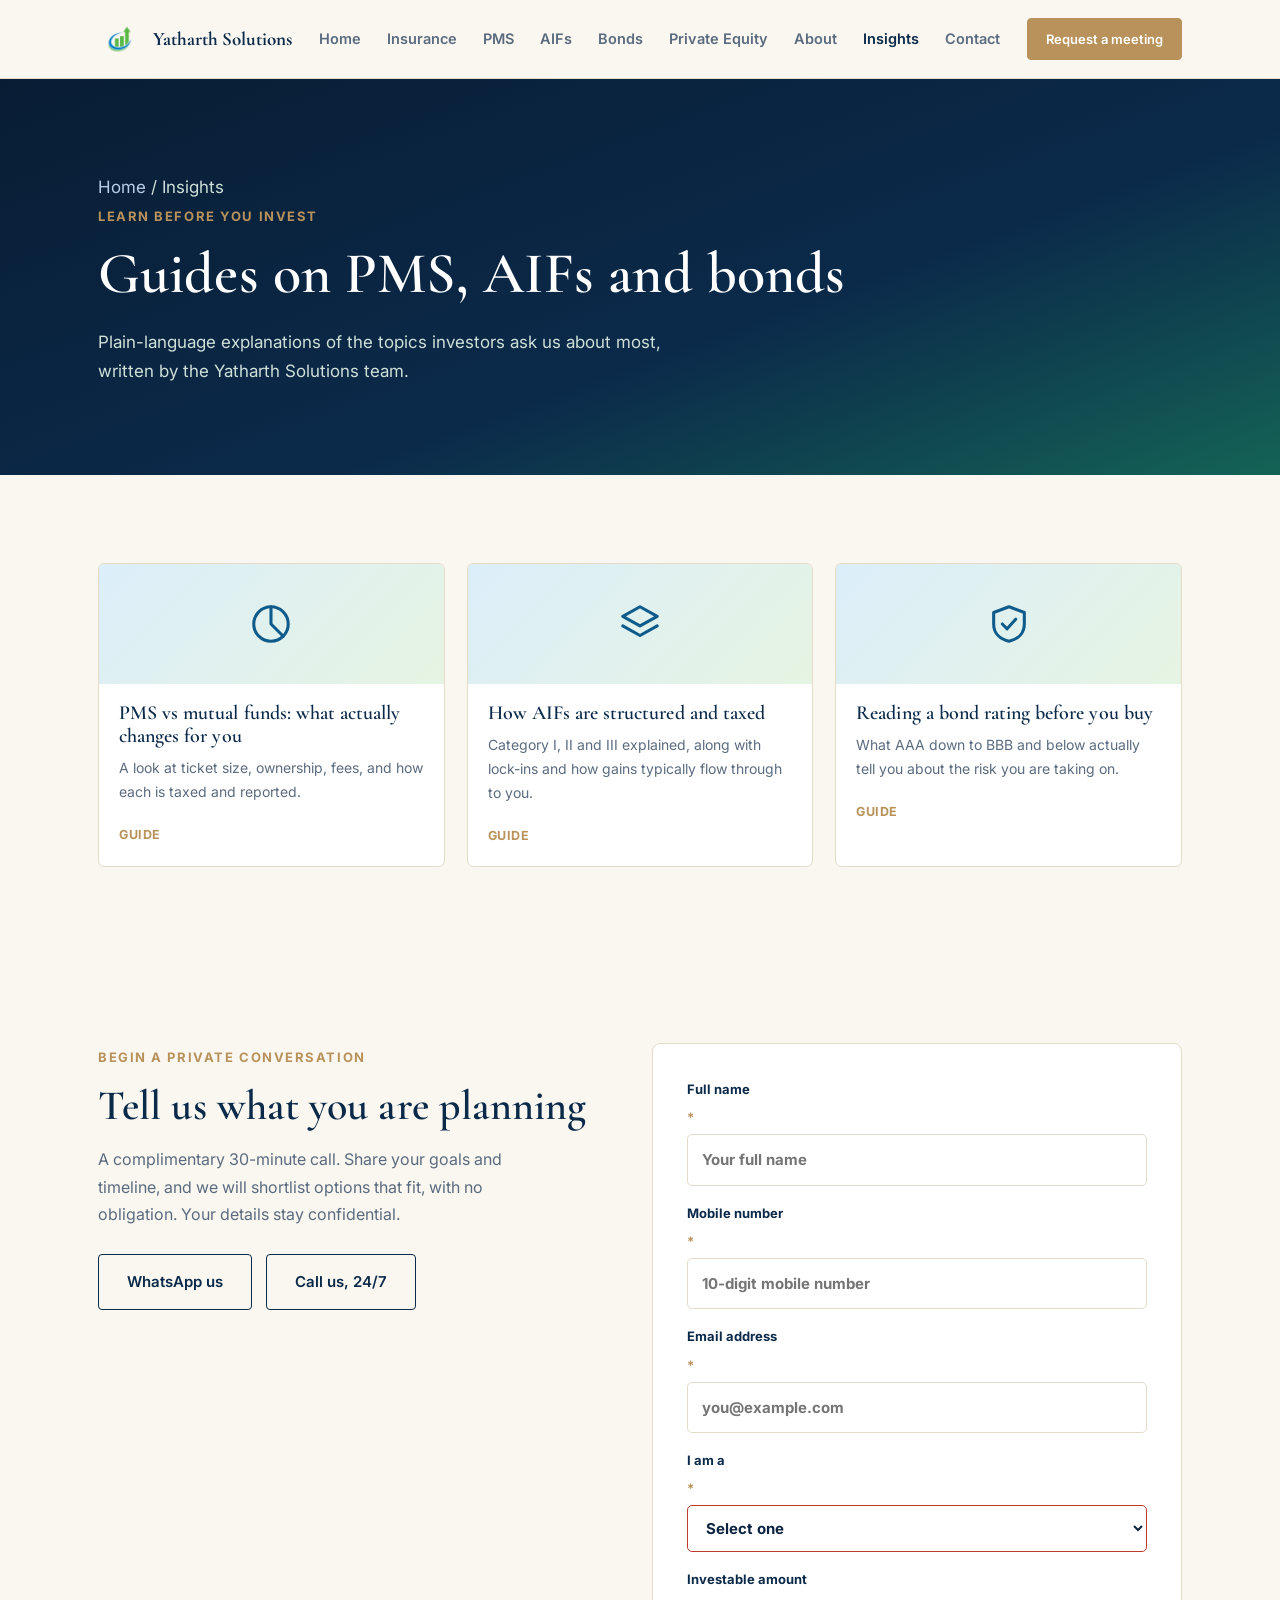
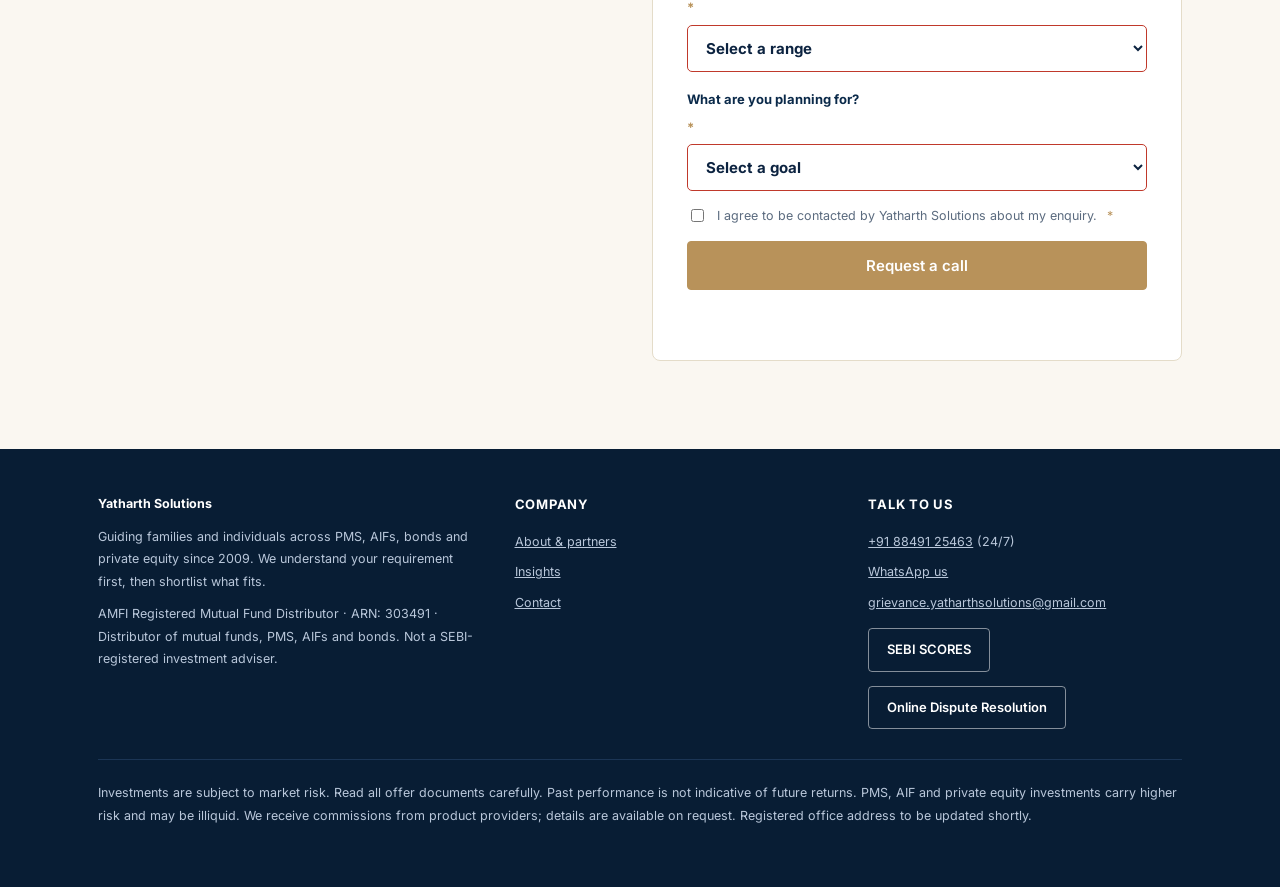
==== index.html @ bcfd6777 "Add files via upload" ====
<!DOCTYPE html>
<html lang="en">
<head>
<meta charset="utf-8">
<meta name="viewport" content="width=device-width, initial-scale=1, viewport-fit=cover">
<title>Insights — Yatharth Solutions</title>
<meta name="description" content="Guides on PMS, AIFs, bonds and private equity, written in plain language by the Yatharth Solutions team.">
<link rel="icon" href="data:,">
<link rel="stylesheet" href="../styles.css">
</head>
<body>
<header class="top"><div class="wrap"><nav>
 <a class="logo" href="../index.html"><img src="../logo.png" alt="Yatharth Solutions logo">Yatharth Solutions</a>
 <ul class="navlinks"><li><a href="../index.html">Home</a></li><li><a href="../insurance.html">Insurance</a></li><li><a href="../pms.html">PMS</a></li><li><a href="../aifs.html">AIFs</a></li><li><a href="../bonds.html">Bonds</a></li><li><a href="../private-equity.html">Private Equity</a></li><li><a href="../about.html">About</a></li><li><a href="../blog/index.html" aria-current="page">Insights</a></li><li><a href="../contact.html">Contact</a></li></ul>
 <div class="row" style="align-items:center">
  <button class="burger" aria-label="Menu" aria-expanded="false">&#9776;</button>
  <a class="btn solid sm" href="../contact.html">Request a meeting</a>
 </div>
</nav></div></header>
<section class="pagehero"><div class="wrap">
 <p class="crumb"><a href="../index.html">Home</a> / Insights</p>
 <span class="eyebrow">Learn before you invest</span><h1>Guides on PMS, AIFs and bonds</h1>
 <p>Plain-language explanations of the topics investors ask us about most, written by the Yatharth Solutions team.</p>
</div></section><section><div class="wrap"><div class="postlist"><a class="post reveal" href="pms-vs-mutual-funds.html"><span class="th"><svg viewBox="0 0 24 24" fill="none" stroke="currentColor" stroke-width="1.6" stroke-linecap="round" stroke-linejoin="round"><circle cx="12" cy="12" r="9"/><path d="M12 3v9l6.4 6.4"/></svg></span><h3>PMS vs mutual funds: what actually changes for you</h3><p>A look at ticket size, ownership, fees, and how each is taxed and reported.</p><p class="meta">Guide</p></a><a class="post reveal" href="aif-taxation.html"><span class="th"><svg viewBox="0 0 24 24" fill="none" stroke="currentColor" stroke-width="1.6" stroke-linecap="round" stroke-linejoin="round"><path d="M12 3l9 5-9 5-9-5z"/><path d="M3 13l9 5 9-5"/></svg></span><h3>How AIFs are structured and taxed</h3><p>Category I, II and III explained, along with lock-ins and how gains typically flow through to you.</p><p class="meta">Guide</p></a><a class="post reveal" href="bond-ratings.html"><span class="th"><svg viewBox="0 0 24 24" fill="none" stroke="currentColor" stroke-width="1.6" stroke-linecap="round" stroke-linejoin="round"><path d="M12 3l8 3v6c0 5-3.5 8-8 9-4.5-1-8-4-8-9V6z"/><path d="M8.5 12l2.5 2.5 4.5-5"/></svg></span><h3>Reading a bond rating before you buy</h3><p>What AAA down to BBB and below actually tell you about the risk you are taking on.</p><p class="meta">Guide</p></a></div></div></section>
<section id="contactform"><div class="wrap">
 <div class="grid2" style="align-items:start">
  <div><span class="eyebrow">Begin a private conversation</span><h2 style="font-size:clamp(28px,3.6vw,42px);color:var(--navy)">Tell us what you are planning</h2>
   <p style="color:var(--mute);max-width:44ch;margin-top:16px">A complimentary 30-minute call. Share your goals and timeline, and we will shortlist options that fit, with no obligation. Your details stay confidential.</p>
   <div class="row" style="margin-top:26px"><a class="btn" href="#" data-wa>WhatsApp us</a><a class="btn" href="#" data-call>Call us, 24/7</a></div>
  </div>
  <div class="formcard">
  <form id="f" novalidate>
   <label>Full name <span class="req">*</span><input name="n" required autocomplete="name" placeholder="Your full name"></label>
   <label>Mobile number <span class="req">*</span><input name="p" type="tel" required autocomplete="tel" placeholder="10-digit mobile number"></label>
   <label>Email address <span class="req">*</span><input name="e" type="email" required autocomplete="email" placeholder="you@example.com"></label>
   <label>I am a <span class="req">*</span><select name="iam" required><option value="">Select one</option><option>HNI</option><option>UHNI</option><option>Family office</option><option>Business owner or promoter</option><option>Salaried professional</option><option>Other</option></select></label>
   <label>Investable amount <span class="req">*</span><select name="amount" required><option value="">Select a range</option><option>₹10,000 to ₹1 lakh</option><option>₹1 lakh to ₹10 lakh</option><option>₹10 lakh to ₹50 lakh</option><option>₹50 lakh to ₹1 crore</option><option>₹1 crore to ₹5 crore</option><option>₹5 crore to ₹25 crore</option><option>₹25 crore to ₹100 crore</option><option>Above ₹100 crore</option></select></label>
   <label>What are you planning for? <span class="req">*</span><select name="goal" id="goalSel" required><option value="">Select a goal</option><option>Protecting my family financially (insurance)</option><option>Regular income</option><option>Growing wealth over time</option><option>Protecting capital</option><option>Early-stage or unlisted exposure</option><option>Tax efficiency</option><option>Preserving and passing on wealth</option><option>Not sure yet</option></select></label>
   <div class="hp" aria-hidden="true"><label>Company<input name="company" tabindex="-1" autocomplete="off"></label></div>
   <label class="consent"><input type="checkbox" name="consent" required> I agree to be contacted by Yatharth Solutions about my enquiry. <span class="req">*</span></label>
   <button class="btn solid" type="submit">Request a call</button>
   <p class="note" id="msg" role="status"></p>
  </form>
  </div>
 </div>
</div></section>
<footer><div class="wrap">
 <div class="fgrid">
  <div><p><strong>Yatharth Solutions</strong></p><p>Guiding families and individuals across PMS, AIFs, bonds and private equity since 2009. We understand your requirement first, then shortlist what fits.</p>
   <p>AMFI Registered Mutual Fund Distributor · ARN: 303491 · Distributor of mutual funds, PMS, AIFs and bonds. Not a SEBI-registered investment adviser.</p></div>
  <div><h4>Company</h4><ul><li><a href="../about.html">About &amp; partners</a></li><li><a href="../blog/index.html">Insights</a></li><li><a href="../contact.html">Contact</a></li></ul></div>
  <div><h4>Talk to us</h4><ul>
   <li><a href="tel:+918849125463">+91 88491 25463</a> (24/7)</li>
   <li><a href="#" data-wa>WhatsApp us</a></li>
   <li><a href="mailto:grievance.yatharthsolutions@gmail.com">grievance.yatharthsolutions@gmail.com</a></li>
  </ul>
  <div class="row" style="margin-top:14px"><a class="btn sm ghost" href="https://scores.sebi.gov.in/" target="_blank" rel="noopener noreferrer">SEBI SCORES</a><a class="btn sm ghost" href="https://smartodr.in/login" target="_blank" rel="noopener noreferrer">Online Dispute Resolution</a></div>
  </div>
 </div>
 <div class="fdisc"><p>Investments are subject to market risk. Read all offer documents carefully. Past performance is not indicative of future returns. PMS, AIF and private equity investments carry higher risk and may be illiquid. We receive commissions from product providers; details are available on request. Registered office address to be updated shortly.</p></div>
</div></footer>
<script src="../app.js"></script>
</body>
</html>
---- styles.css ----
@import url('https://fonts.googleapis.com/css2?family=Cormorant+Garamond:wght@500;600;700&family=Inter:wght@400;500;600;700&display=swap');
:root{
 --bg:#FAF7F1;--bg2:#F3EDE1;--ink:#0C2340;--mute:#5B6B7F;--line:#E4DCC9;
 --navy:#0B2A4A;--navy-d:#081D34;--blue:#0F5C8C;--green:#146356;--green-l:#1E8A76;--gold:#B8925A;--gold-l:#D8B784;
 --card:#FFFFFF;--head:'Cormorant Garamond',Georgia,serif;--body:'Inter',system-ui,-apple-system,'Segoe UI',sans-serif;
}
:root{box-sizing:border-box;padding-top:env(safe-area-inset-top,0px);padding-bottom:env(safe-area-inset-bottom,0px)}
html{scroll-padding-top:96px;scroll-behavior:smooth}
*,*::before,*::after{box-sizing:inherit}
body{margin:0;background:var(--bg);color:var(--ink);font:400 16px/1.7 var(--body)}
a{color:inherit}
img{max-width:100%}
.wrap{max-width:1140px;margin:0 auto;padding:0 28px}
h1,h2,h3{font-family:var(--head);font-weight:600;line-height:1.15;margin:0;letter-spacing:.002em}
a:focus-visible,button:focus-visible,input:focus-visible,select:focus-visible,summary:focus-visible{outline:3px solid var(--gold);outline-offset:3px}
.eyebrow{display:inline-block;font-size:13px;font-weight:700;letter-spacing:.12em;text-transform:uppercase;color:var(--gold);margin-bottom:14px}
.head{max-width:680px;margin-bottom:48px}
.head h2{font-size:clamp(30px,3.8vw,46px);color:var(--navy)}
.head h2::after{content:"";display:block;width:60px;height:2px;background:var(--gold);margin-top:18px}
.head p{margin:16px 0 0;color:var(--mute)}
section{padding:88px 0}
.alt{background:var(--bg2);border-top:1px solid var(--line);border-bottom:1px solid var(--line)}
.btn{display:inline-block;padding:14px 28px;border-radius:4px;font-weight:600;font-size:15px;text-decoration:none;border:1.5px solid var(--navy);color:var(--navy);background:transparent;cursor:pointer;font-family:var(--body)}
.btn:hover{background:var(--navy);color:#fff}
.btn.solid{background:var(--gold);border-color:var(--gold);color:#fff}
.btn.solid:hover{background:#9F7943;border-color:#9F7943}
.btn.sm{padding:9px 18px;font-size:13px}
.btn.ghost{border-color:rgba(255,255,255,.5);color:#fff}
.btn.ghost:hover{background:rgba(255,255,255,.15);color:#fff}
.row{display:flex;gap:14px;flex-wrap:wrap}

/* top nav */
.top{position:sticky;top:env(safe-area-inset-top,0px);z-index:20;background:rgba(250,247,241,.94);backdrop-filter:blur(6px);border-bottom:1px solid var(--line)}
nav{display:flex;justify-content:space-between;align-items:center;height:78px;gap:20px}
.logo{display:flex;align-items:center;gap:12px;text-decoration:none;font-family:var(--head);font-weight:700;font-size:19px;color:var(--navy)}
.logo img{height:38px;width:auto;display:block}
.navlinks{display:flex;gap:26px;list-style:none;margin:0;padding:0;font-size:14.5px;font-weight:600}
.navlinks a{text-decoration:none;color:var(--mute)}
.navlinks a:hover,.navlinks a[aria-current="page"]{color:var(--navy)}
.burger{display:none;background:none;border:1px solid var(--line);border-radius:8px;width:44px;height:44px;font-size:20px;color:var(--navy)}
@media (max-width:940px){.navlinks{display:none}.burger{display:block}
 .navlinks.open{display:flex;flex-direction:column;position:absolute;top:78px;left:0;right:0;background:var(--bg);padding:18px 28px 26px;border-bottom:1px solid var(--line);gap:16px}}

/* hero band (interior pages) */
.pagehero{background:linear-gradient(160deg,var(--navy-d),var(--navy) 60%,var(--green));color:#fff;padding:74px 0 90px}
.pagehero h1{color:#fff;font-size:clamp(36px,4.6vw,58px)}
.pagehero p{color:#CFE0D8;max-width:56ch;margin:20px 0 0;font-size:17px}
.crumb{font-size:13px;color:#B9CFE8;margin-bottom:18px}
.crumb a{color:#B9CFE8;text-decoration:none}.crumb a:hover{color:#fff}

/* cards / grids */
.grid2{display:grid;grid-template-columns:1fr 1fr;gap:24px}
.grid3{display:grid;grid-template-columns:repeat(3,1fr);gap:22px}
.grid4{display:grid;grid-template-columns:repeat(4,1fr);gap:20px}
.card{background:var(--card);border:1px solid var(--line);border-radius:6px;padding:30px 26px;border-top:3px solid var(--gold)}
.card h3{font-size:24px;margin-bottom:10px;color:var(--navy)}
.card p{margin:0 0 18px;color:var(--mute);font-size:15px}
.card dl{margin:0;font-size:13px;display:grid;grid-template-columns:auto 1fr;gap:7px 12px;border-top:1px solid var(--line);padding-top:16px}
.card dt{color:var(--mute)}.card dd{margin:0;font-weight:700;text-align:right}
.ico{width:50px;height:50px;border-radius:50%;background:var(--bg2);color:var(--green);display:grid;place-items:center;margin-bottom:18px;border:1px solid var(--line)}
.ico svg{width:24px;height:24px}
.checks{list-style:none;margin:0;padding:0;display:grid;gap:14px}
.checks li{display:grid;grid-template-columns:26px 1fr;gap:12px;padding:16px 18px;background:var(--card);border:1px solid var(--line);border-radius:6px;font-size:15px;color:var(--mute)}
.checks li::before{content:"✓";width:26px;height:26px;border-radius:50%;background:var(--green);color:#fff;display:grid;place-items:center;font-size:13px;font-weight:700}
.checks b{color:var(--ink)}

/* flow steps (home) */
.flowwrap{position:relative}
.rail{position:absolute;left:50%;top:28px;bottom:28px;width:3px;margin-left:-1.5px;background:var(--line);border-radius:2px}
.flow{list-style:none;margin:0;padding:0;display:grid;gap:60px;position:relative}
.fs{position:relative;display:grid;grid-template-columns:1fr 66px 1fr;align-items:center}
.node{grid-column:2;justify-self:center;width:54px;height:54px;border-radius:50%;background:var(--navy);color:#fff;font:700 24px var(--head);display:grid;place-items:center;box-shadow:0 0 0 8px var(--bg)}
.fs:nth-child(even) .node{background:var(--green)}
.fs:nth-child(odd) .ft{grid-column:1;padding-right:44px;text-align:right}.fs:nth-child(odd) .fd{grid-column:3;padding-left:44px}
.fs:nth-child(even) .fd{grid-column:1;padding-right:44px}.fs:nth-child(even) .ft{grid-column:3;padding-left:44px}
.ft h3{font-size:30px;color:var(--navy)}.ft>p{margin:6px 0 0;color:var(--mute);font-size:15px}
.fd{background:var(--card);border:1px solid var(--line);border-radius:6px;padding:22px 24px}
.fd ul{list-style:none;margin:0;padding:0;display:grid;gap:9px;font-size:14.5px;color:var(--mute)}
.fd li::before{content:"—";color:var(--gold);font-weight:700;margin-right:8px}
@media (max-width:760px){.rail{left:27px}.fs{grid-template-columns:54px 1fr;gap:0 16px}.node{grid-column:1}
 .fs .ft,.fs .fd{grid-column:2;padding:0;text-align:left}.fs .fd{margin-top:14px}}
.reveal{opacity:0;transform:translateY(24px);transition:opacity .7s ease,transform .7s cubic-bezier(.2,.7,.2,1)}
.reveal.in{opacity:1;transform:none}
@media (prefers-reduced-motion:reduce){.reveal{opacity:1;transform:none}}

/* people / partners */
.people{display:grid;grid-template-columns:repeat(2,1fr);gap:28px}
.person{background:var(--card);border:1px solid var(--line);border-radius:8px;overflow:hidden}
.pphoto{aspect-ratio:4/3;background:linear-gradient(135deg,var(--bg2),#E9E1CF);display:grid;place-items:center;color:var(--mute);font-size:13px;border-bottom:3px solid var(--gold)}
.pbody{padding:26px}
.pbody h3{font-size:26px;color:var(--navy)}
.prole{color:var(--green);font-weight:700;font-size:13px;letter-spacing:.04em;text-transform:uppercase;margin:6px 0 14px}
.pbody p{margin:0 0 12px;color:var(--mute);font-size:15px}
.ptags{display:flex;gap:8px;flex-wrap:wrap;margin-top:14px}
.ptags span{background:var(--bg2);color:var(--navy);padding:6px 12px;border-radius:999px;font-size:12.5px;font-weight:600;border:1px solid var(--line)}

/* stats */
.stats{display:grid;grid-template-columns:repeat(4,1fr);gap:20px}
.stat{background:var(--card);border:1px solid var(--line);border-radius:6px;padding:24px;text-align:center}
.stat b{display:block;font-family:var(--head);font-size:34px;color:var(--gold)}
.stat span{font-size:13.5px;color:var(--mute)}

/* blog */
.postlist{display:grid;grid-template-columns:repeat(3,1fr);gap:22px}
.post{display:block;text-decoration:none;background:var(--card);border:1px solid var(--line);border-radius:6px;overflow:hidden}
.post .th{height:120px;display:grid;place-items:center;background:linear-gradient(135deg,#DCEEFA,#E6F4E2);color:var(--blue)}
.post .th svg{width:46px;height:46px}
.post h3{font-size:20px;margin:18px 20px 8px;color:var(--navy)}
.post p{margin:0 20px 20px;font-size:14px;color:var(--mute)}
.post .meta{margin:0 20px 20px;font-size:12.5px;color:var(--gold);font-weight:700;letter-spacing:.04em;text-transform:uppercase}
article.bp{max-width:720px;margin:0 auto}
article.bp h1{font-size:clamp(30px,4vw,44px)}
article.bp .lead{color:var(--mute);font-size:18px;margin:18px 0 0}
article.bp h2{font-size:26px;color:var(--navy);margin:42px 0 14px}
article.bp p{color:#33455A;font-size:16.5px;margin:0 0 18px}
article.bp ul{color:#33455A;font-size:16.5px}
.callout{background:var(--bg2);border-left:3px solid var(--gold);border-radius:4px;padding:18px 22px;font-size:15px;color:var(--mute);margin:26px 0}

/* form */
.formcard{background:var(--card);border:1px solid var(--line);border-radius:8px;padding:34px}
form{display:grid;gap:16px}
label{font-size:13px;font-weight:700;display:grid;gap:6px;color:var(--navy)}
label .req{color:var(--gold)}
input,select{padding:12px 14px;border:1px solid var(--line);border-radius:5px;font:inherit;font-size:15px;background:#fff;color:var(--ink)}
input:invalid:not(:placeholder-shown),select:invalid{border-color:#C0392B}
.consent{display:flex;gap:10px;font-weight:400;font-size:12.5px;color:var(--mute);align-items:flex-start;line-height:1.5}
.consent input{margin-top:2px}
.hp{position:absolute;left:-9999px;width:1px;height:1px;overflow:hidden}
.note{margin:0;font-size:14px;min-height:20px}

footer{background:var(--navy-d);color:#B9C7DA;font-size:12.5px;line-height:1.8;padding:44px 0 50px}
footer a{color:inherit}
footer a.btn{color:#D8B784}
footer .fgrid{display:grid;grid-template-columns:1.2fr 1fr 1fr;gap:40px;margin-bottom:30px}
footer h4{color:#fff;font-family:var(--body);font-size:13px;letter-spacing:.06em;text-transform:uppercase;margin:0 0 14px}
footer ul{list-style:none;margin:0;padding:0;display:grid;gap:8px}
footer p{margin:0 0 10px}
footer strong{color:#fff}
.fdisc{border-top:1px solid #1B3555;padding-top:22px}

@media (max-width:940px){.grid2,.grid3,.grid4,.stats,.people,.postlist{grid-template-columns:1fr 1fr}
 footer .fgrid{grid-template-columns:1fr}}
@media (max-width:640px){.grid2,.grid3,.grid4,.stats,.people,.postlist{grid-template-columns:1fr}section{padding:64px 0}}
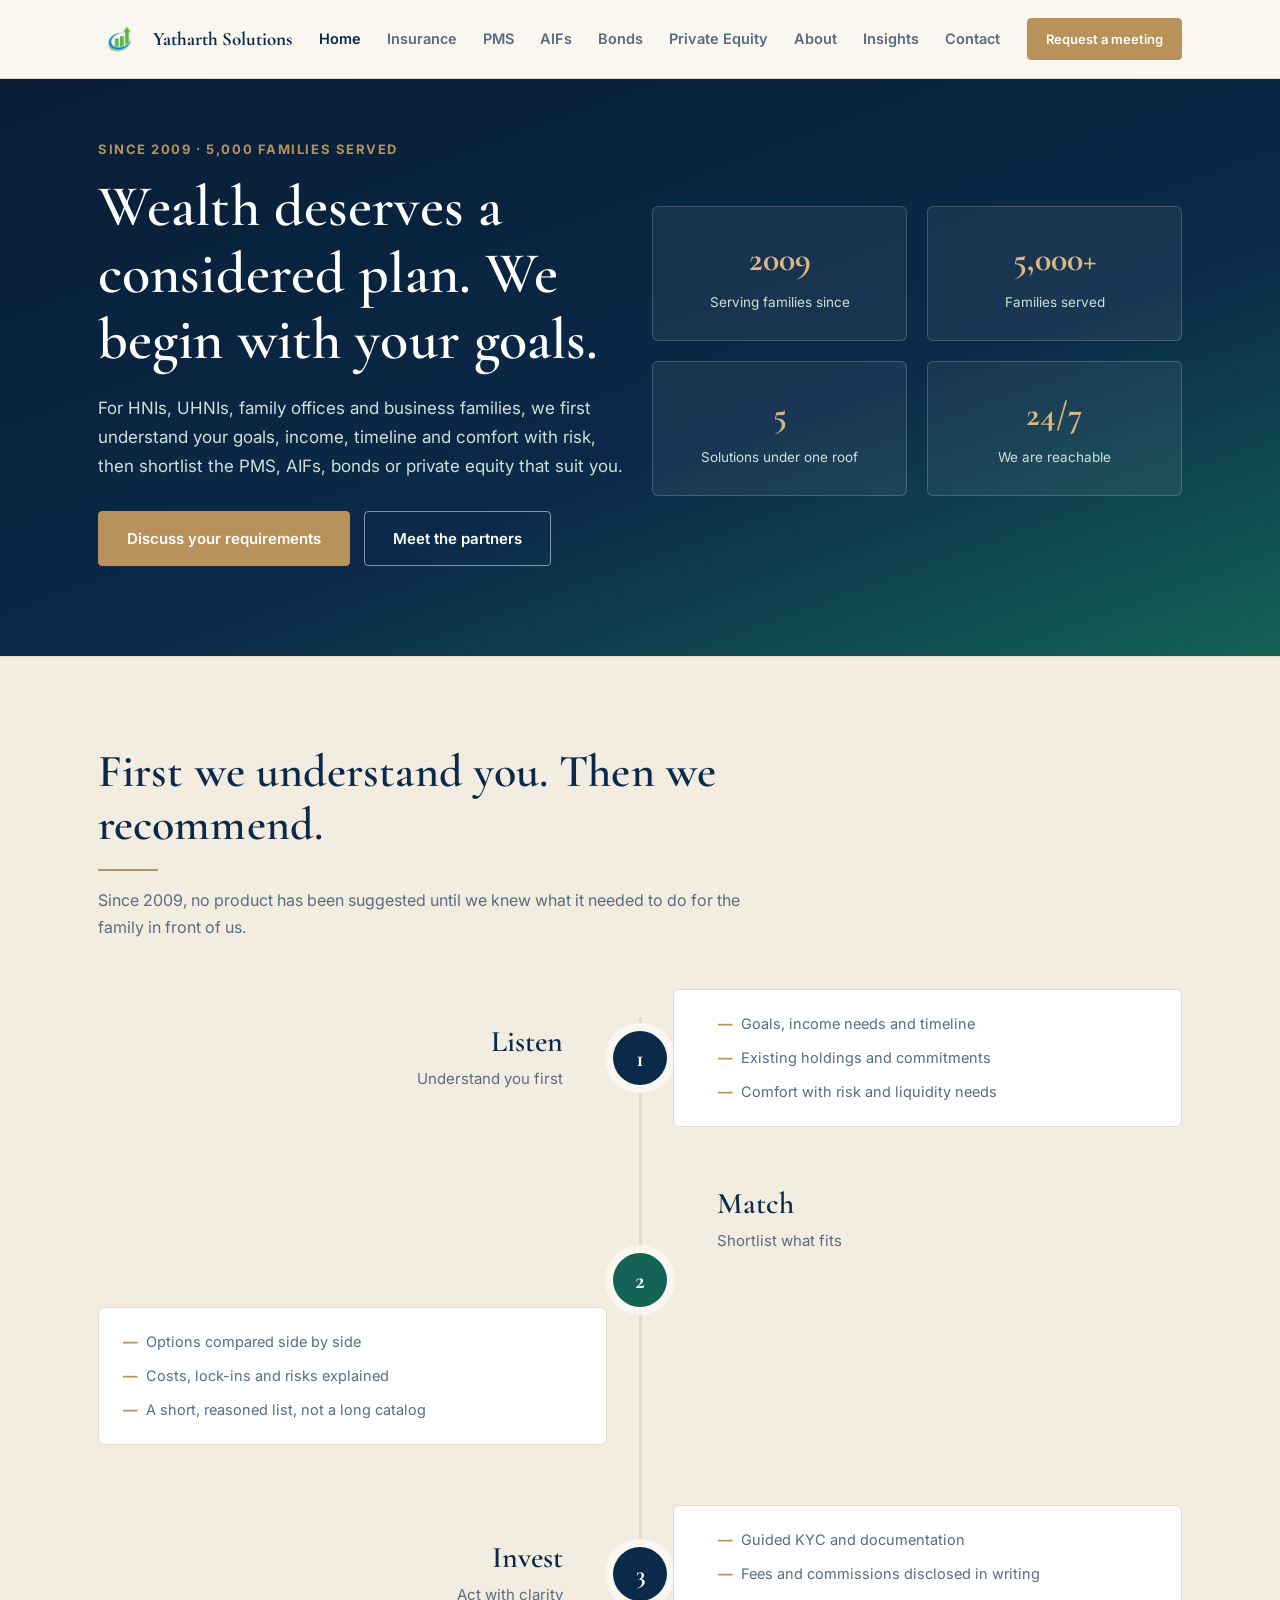
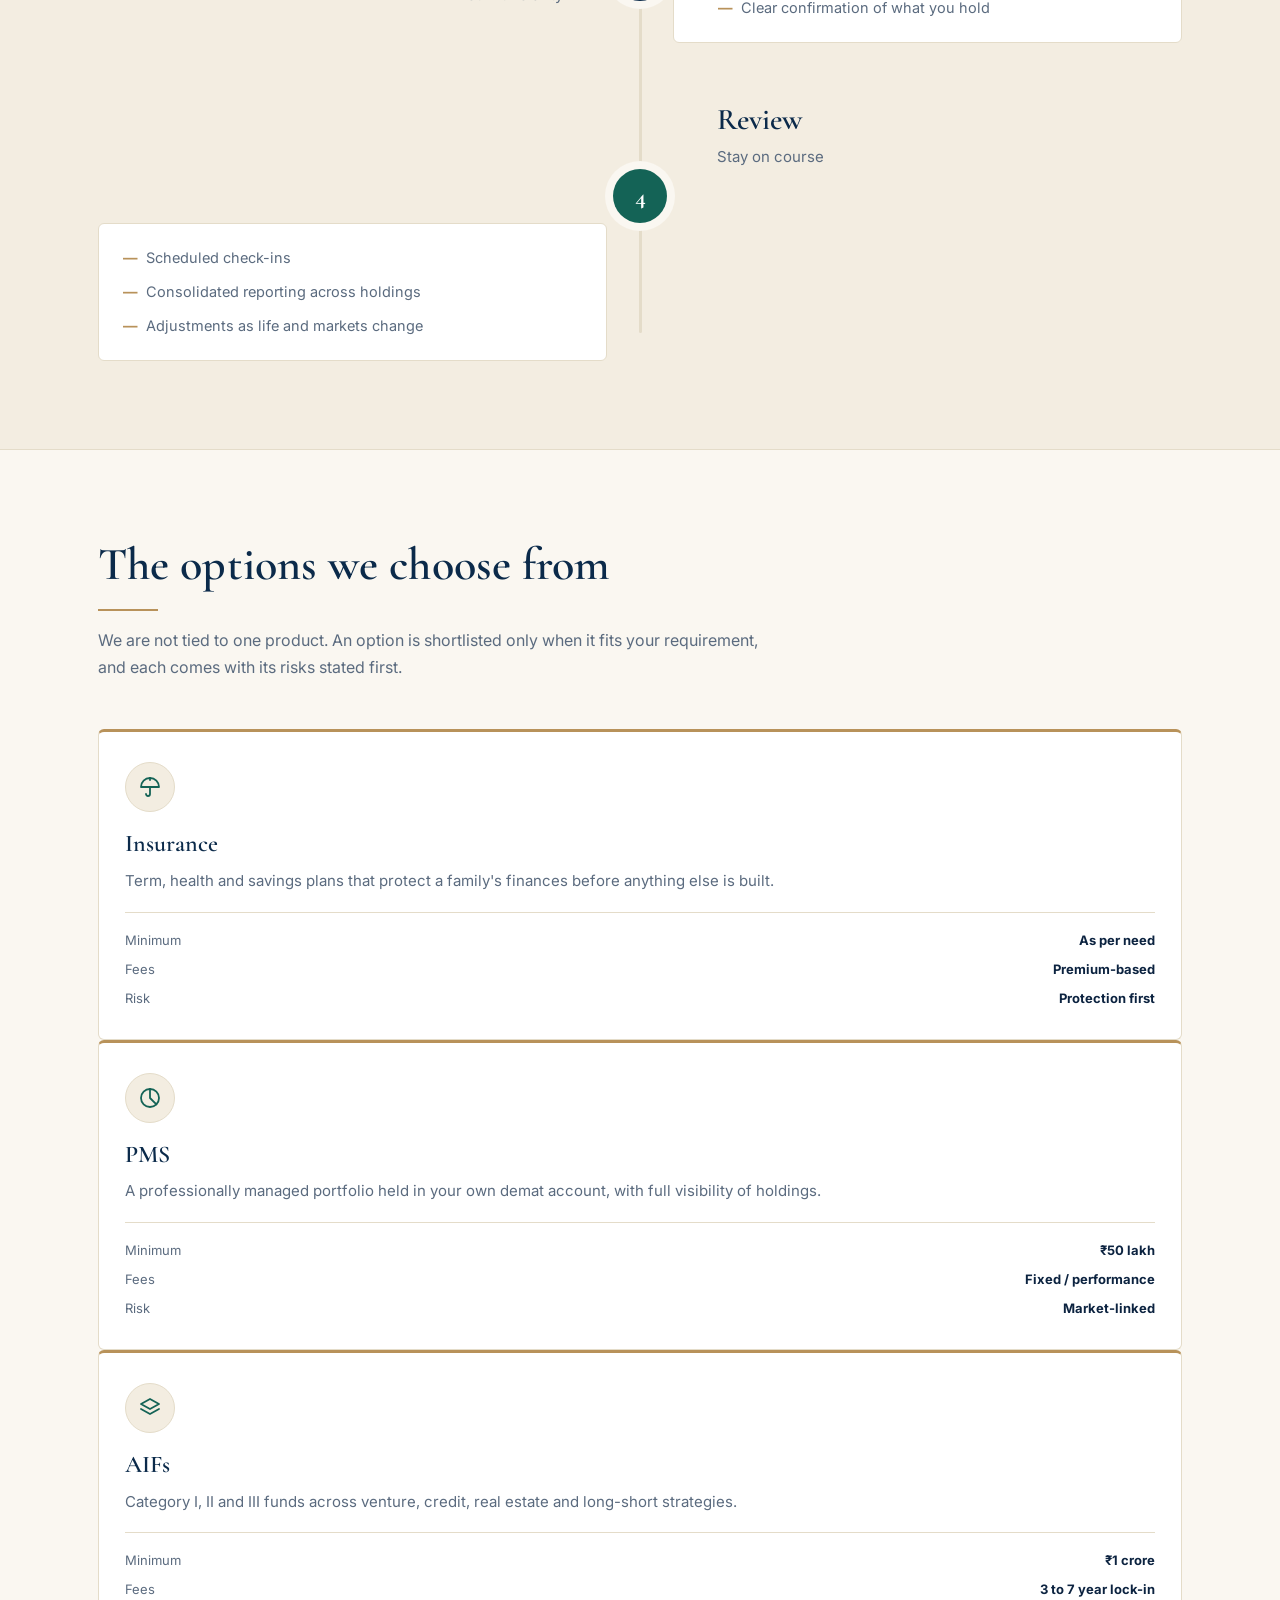
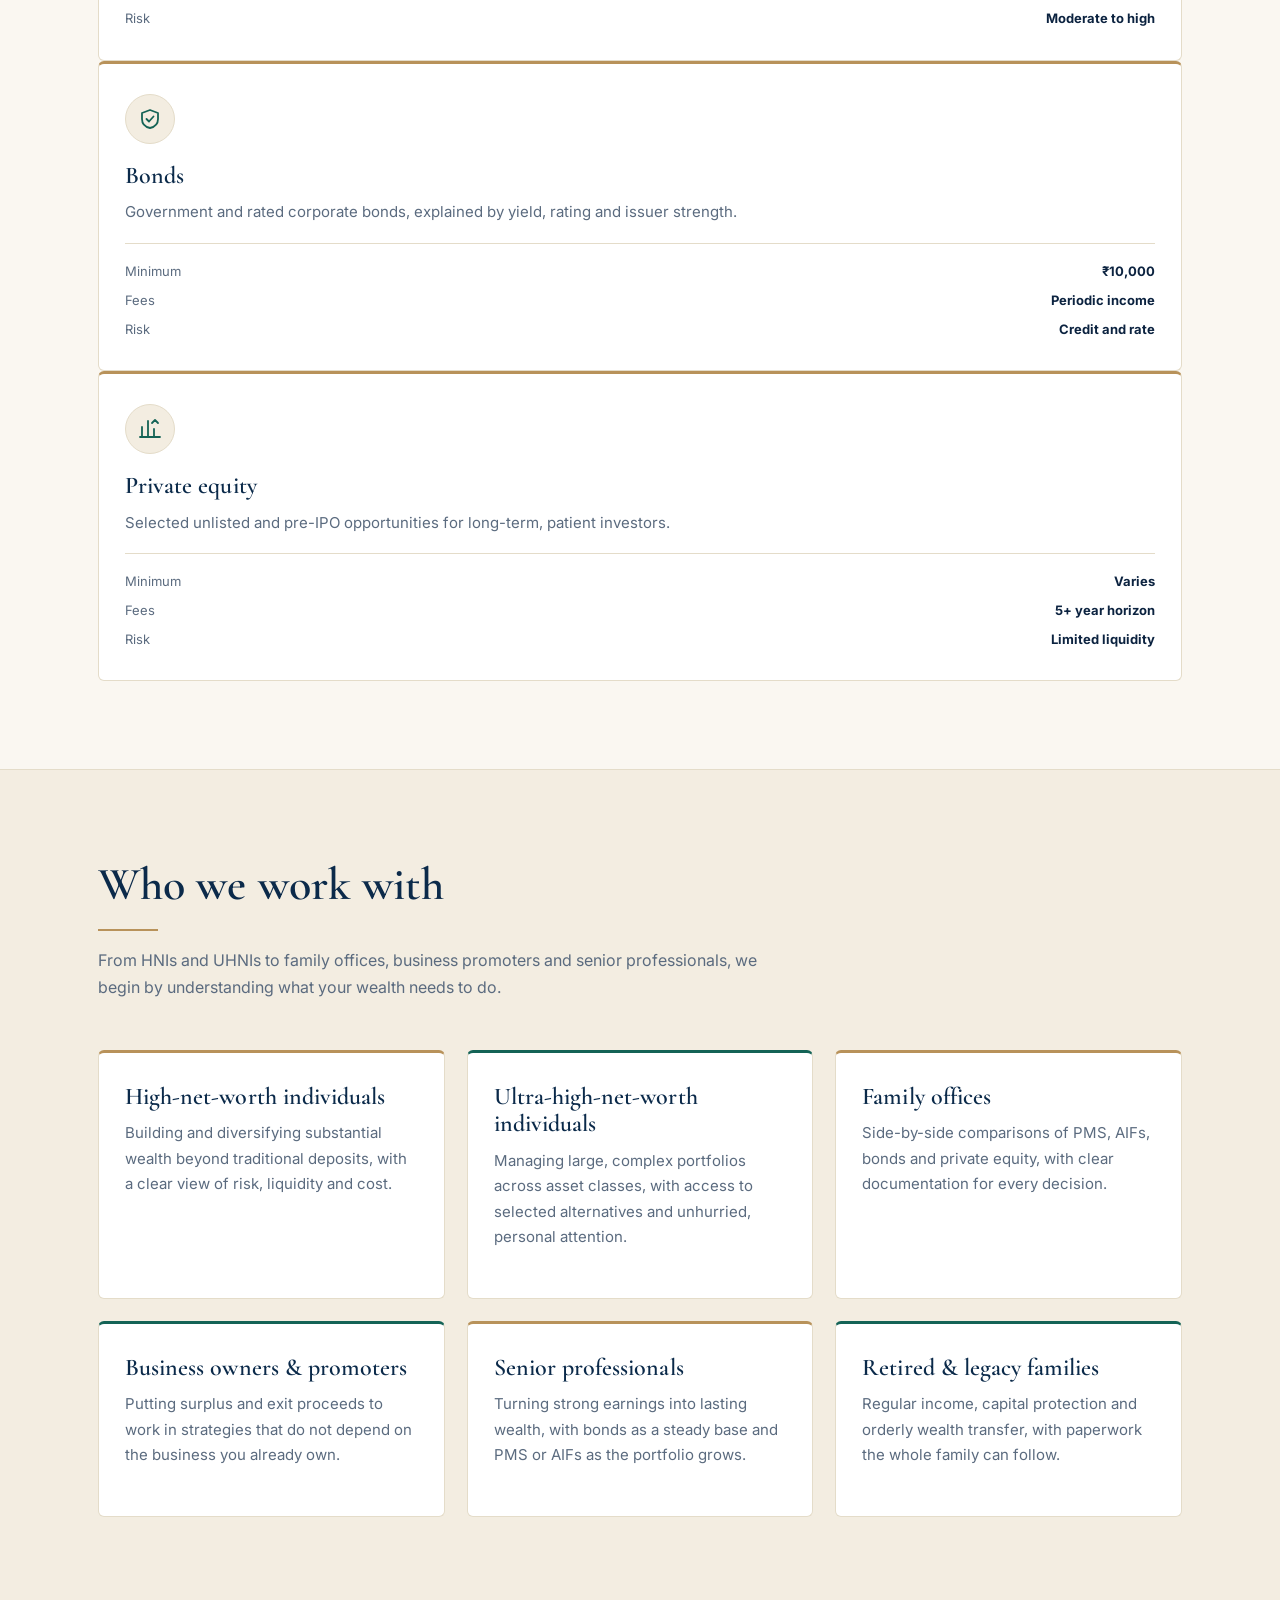
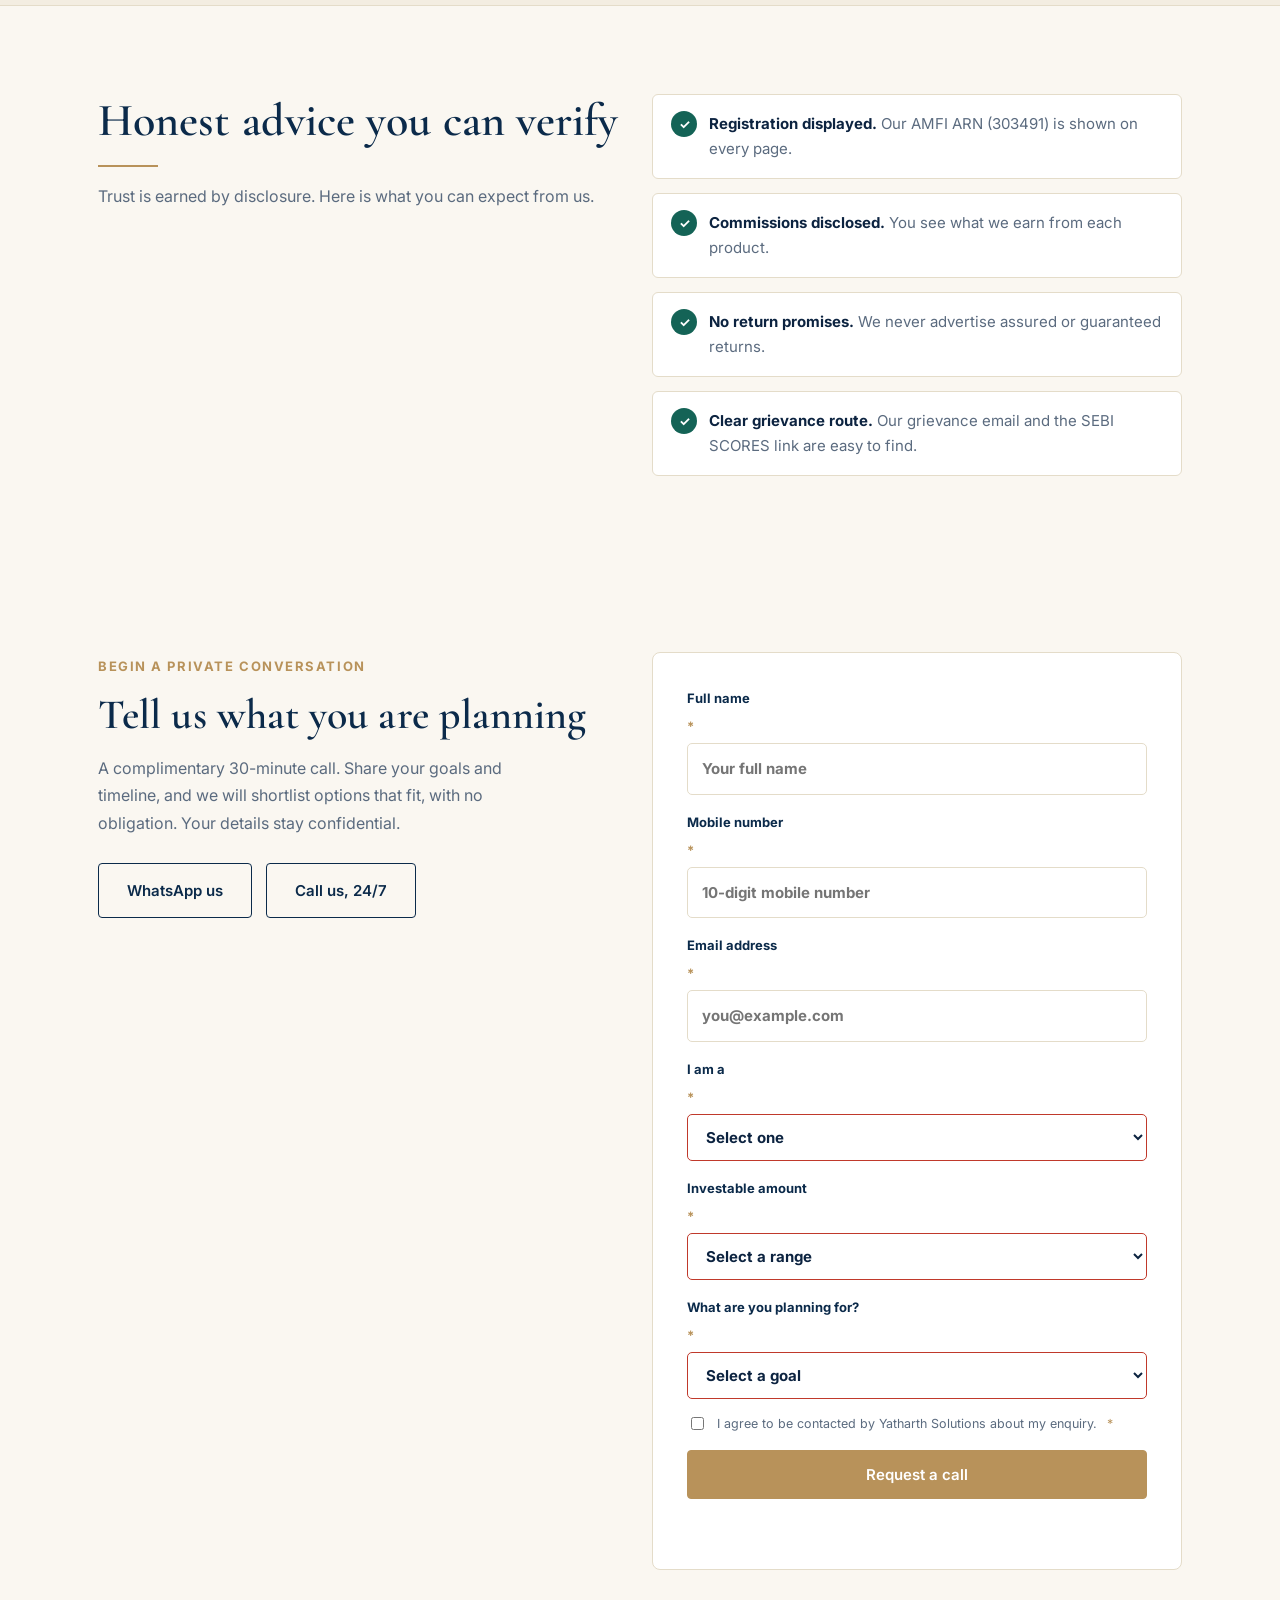
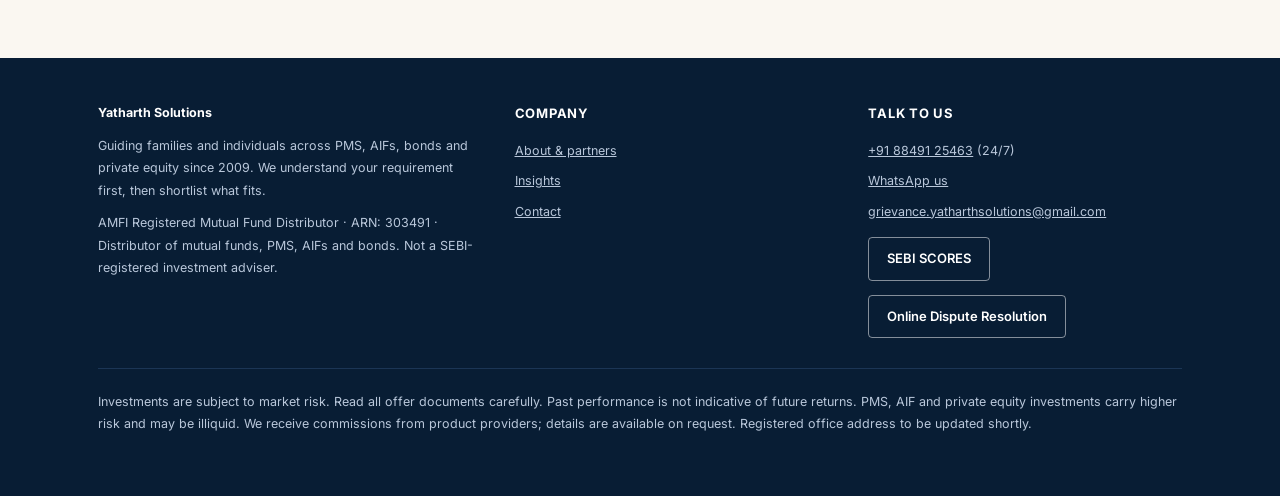
==== commit 95b29eec: "Update index.html" ====
--- a/index.html
+++ b/index.html
@@ -3,25 +3,78 @@
 <head>
 <meta charset="utf-8">
 <meta name="viewport" content="width=device-width, initial-scale=1, viewport-fit=cover">
-<title>Insights — Yatharth Solutions</title>
-<meta name="description" content="Guides on PMS, AIFs, bonds and private equity, written in plain language by the Yatharth Solutions team.">
+<title>Home — Yatharth Solutions</title>
+<meta name="description" content="Since 2009, Yatharth Solutions helps HNIs, UHNIs and family offices choose the right PMS, AIF, bond or private equity option for their goals.">
 <link rel="icon" href="data:,">
-<link rel="stylesheet" href="../styles.css">
+<link rel="stylesheet" href="styles.css">
 </head>
 <body>
 <header class="top"><div class="wrap"><nav>
- <a class="logo" href="../index.html"><img src="../logo.png" alt="Yatharth Solutions logo">Yatharth Solutions</a>
- <ul class="navlinks"><li><a href="../index.html">Home</a></li><li><a href="../insurance.html">Insurance</a></li><li><a href="../pms.html">PMS</a></li><li><a href="../aifs.html">AIFs</a></li><li><a href="../bonds.html">Bonds</a></li><li><a href="../private-equity.html">Private Equity</a></li><li><a href="../about.html">About</a></li><li><a href="../blog/index.html" aria-current="page">Insights</a></li><li><a href="../contact.html">Contact</a></li></ul>
+ <a class="logo" href="index.html"><img src="logo.png" alt="Yatharth Solutions logo">Yatharth Solutions</a>
+ <ul class="navlinks"><li><a href="index.html" aria-current="page">Home</a></li><li><a href="insurance.html">Insurance</a></li><li><a href="pms.html">PMS</a></li><li><a href="aifs.html">AIFs</a></li><li><a href="bonds.html">Bonds</a></li><li><a href="private-equity.html">Private Equity</a></li><li><a href="about.html">About</a></li><li><a href="blog/index.html">Insights</a></li><li><a href="contact.html">Contact</a></li></ul>
  <div class="row" style="align-items:center">
   <button class="burger" aria-label="Menu" aria-expanded="false">&#9776;</button>
-  <a class="btn solid sm" href="../contact.html">Request a meeting</a>
+  <a class="btn solid sm" href="contact.html">Request a meeting</a>
  </div>
 </nav></div></header>
-<section class="pagehero"><div class="wrap">
- <p class="crumb"><a href="../index.html">Home</a> / Insights</p>
- <span class="eyebrow">Learn before you invest</span><h1>Guides on PMS, AIFs and bonds</h1>
- <p>Plain-language explanations of the topics investors ask us about most, written by the Yatharth Solutions team.</p>
-</div></section><section><div class="wrap"><div class="postlist"><a class="post reveal" href="pms-vs-mutual-funds.html"><span class="th"><svg viewBox="0 0 24 24" fill="none" stroke="currentColor" stroke-width="1.6" stroke-linecap="round" stroke-linejoin="round"><circle cx="12" cy="12" r="9"/><path d="M12 3v9l6.4 6.4"/></svg></span><h3>PMS vs mutual funds: what actually changes for you</h3><p>A look at ticket size, ownership, fees, and how each is taxed and reported.</p><p class="meta">Guide</p></a><a class="post reveal" href="aif-taxation.html"><span class="th"><svg viewBox="0 0 24 24" fill="none" stroke="currentColor" stroke-width="1.6" stroke-linecap="round" stroke-linejoin="round"><path d="M12 3l9 5-9 5-9-5z"/><path d="M3 13l9 5 9-5"/></svg></span><h3>How AIFs are structured and taxed</h3><p>Category I, II and III explained, along with lock-ins and how gains typically flow through to you.</p><p class="meta">Guide</p></a><a class="post reveal" href="bond-ratings.html"><span class="th"><svg viewBox="0 0 24 24" fill="none" stroke="currentColor" stroke-width="1.6" stroke-linecap="round" stroke-linejoin="round"><path d="M12 3l8 3v6c0 5-3.5 8-8 9-4.5-1-8-4-8-9V6z"/><path d="M8.5 12l2.5 2.5 4.5-5"/></svg></span><h3>Reading a bond rating before you buy</h3><p>What AAA down to BBB and below actually tell you about the risk you are taking on.</p><p class="meta">Guide</p></a></div></div></section>
+
+<section class="pagehero" style="padding-top:56px"><div class="wrap grid2" style="align-items:center">
+ <div><span class="eyebrow">Since 2009 &middot; 5,000 families served</span>
+  <h1>Wealth deserves a considered plan. We begin with your goals.</h1>
+  <p>For HNIs, UHNIs, family offices and business families, we first understand your goals, income, timeline and comfort with risk, then shortlist the PMS, AIFs, bonds or private equity that suit you.</p>
+  <div class="row" style="margin-top:30px"><a class="btn solid" href="contact.html">Discuss your requirements</a><a class="btn ghost" href="about.html">Meet the partners</a></div>
+ </div>
+ <div class="stats" style="grid-template-columns:1fr 1fr">
+  <div class="stat" style="background:rgba(255,255,255,.06);border-color:rgba(255,255,255,.18)"><b style="color:#D8B784">2009</b><span style="color:#CFE0D8">Serving families since</span></div>
+  <div class="stat" style="background:rgba(255,255,255,.06);border-color:rgba(255,255,255,.18)"><b style="color:#D8B784">5,000+</b><span style="color:#CFE0D8">Families served</span></div>
+  <div class="stat" style="background:rgba(255,255,255,.06);border-color:rgba(255,255,255,.18)"><b style="color:#D8B784">5</b><span style="color:#CFE0D8">Solutions under one roof</span></div>
+  <div class="stat" style="background:rgba(255,255,255,.06);border-color:rgba(255,255,255,.18)"><b style="color:#D8B784">24/7</b><span style="color:#CFE0D8">We are reachable</span></div>
+ </div>
+</div></section>
+
+<section id="process" class="alt"><div class="wrap">
+ <div class="head"><h2>First we understand you. Then we recommend.</h2><p>Since 2009, no product has been suggested until we knew what it needed to do for the family in front of us.</p></div>
+ <div class="flowwrap"><i class="rail"></i><ol class="flow">
+  <li class="fs reveal"><div class="ft"><h3>Listen</h3><p>Understand you first</p></div><span class="node">1</span><div class="fd"><ul><li>Goals, income needs and timeline</li><li>Existing holdings and commitments</li><li>Comfort with risk and liquidity needs</li></ul></div></li>
+  <li class="fs reveal"><div class="ft"><h3>Match</h3><p>Shortlist what fits</p></div><span class="node">2</span><div class="fd"><ul><li>Options compared side by side</li><li>Costs, lock-ins and risks explained</li><li>A short, reasoned list, not a long catalog</li></ul></div></li>
+  <li class="fs reveal"><div class="ft"><h3>Invest</h3><p>Act with clarity</p></div><span class="node">3</span><div class="fd"><ul><li>Guided KYC and documentation</li><li>Fees and commissions disclosed in writing</li><li>Clear confirmation of what you hold</li></ul></div></li>
+  <li class="fs reveal"><div class="ft"><h3>Review</h3><p>Stay on course</p></div><span class="node">4</span><div class="fd"><ul><li>Scheduled check-ins</li><li>Consolidated reporting across holdings</li><li>Adjustments as life and markets change</li></ul></div></li>
+ </ol></div>
+</div></section>
+
+<section id="solutions"><div class="wrap">
+ <div class="head"><h2>The options we choose from</h2><p>We are not tied to one product. An option is shortlisted only when it fits your requirement, and each comes with its risks stated first.</p></div>
+ <div class="grid5">
+  <a href="insurance.html" style="text-decoration:none"><article class="card reveal"><span class="ico"><svg viewBox="0 0 24 24" fill="none" stroke="currentColor" stroke-width="1.8" stroke-linecap="round" stroke-linejoin="round"><path d="M12 3a9 9 0 0 1 9 9H3a9 9 0 0 1 9-9z"/><path d="M12 12v7a2 2 0 0 1-4 0"/><path d="M12 3v2"/></svg></span><h3>Insurance</h3><p>Term, health and savings plans that protect a family's finances before anything else is built.</p><dl><dt>Minimum</dt><dd>As per need</dd><dt>Fees</dt><dd>Premium-based</dd><dt>Risk</dt><dd>Protection first</dd></dl></article></a>
+  <a href="pms.html" style="text-decoration:none"><article class="card reveal"><span class="ico"><svg viewBox="0 0 24 24" fill="none" stroke="currentColor" stroke-width="1.8" stroke-linecap="round" stroke-linejoin="round"><circle cx="12" cy="12" r="9"/><path d="M12 3v9l6.4 6.4"/></svg></span><h3>PMS</h3><p>A professionally managed portfolio held in your own demat account, with full visibility of holdings.</p><dl><dt>Minimum</dt><dd>₹50 lakh</dd><dt>Fees</dt><dd>Fixed / performance</dd><dt>Risk</dt><dd>Market-linked</dd></dl></article></a>
+  <a href="aifs.html" style="text-decoration:none"><article class="card reveal"><span class="ico"><svg viewBox="0 0 24 24" fill="none" stroke="currentColor" stroke-width="1.8" stroke-linecap="round" stroke-linejoin="round"><path d="M12 3l9 5-9 5-9-5z"/><path d="M3 13l9 5 9-5"/></svg></span><h3>AIFs</h3><p>Category I, II and III funds across venture, credit, real estate and long-short strategies.</p><dl><dt>Minimum</dt><dd>₹1 crore</dd><dt>Fees</dt><dd>3 to 7 year lock-in</dd><dt>Risk</dt><dd>Moderate to high</dd></dl></article></a>
+  <a href="bonds.html" style="text-decoration:none"><article class="card reveal"><span class="ico"><svg viewBox="0 0 24 24" fill="none" stroke="currentColor" stroke-width="1.8" stroke-linecap="round" stroke-linejoin="round"><path d="M12 3l8 3v6c0 5-3.5 8-8 9-4.5-1-8-4-8-9V6z"/><path d="M8.5 12l2.5 2.5 4.5-5"/></svg></span><h3>Bonds</h3><p>Government and rated corporate bonds, explained by yield, rating and issuer strength.</p><dl><dt>Minimum</dt><dd>₹10,000</dd><dt>Fees</dt><dd>Periodic income</dd><dt>Risk</dt><dd>Credit and rate</dd></dl></article></a>
+  <a href="private-equity.html" style="text-decoration:none"><article class="card reveal"><span class="ico"><svg viewBox="0 0 24 24" fill="none" stroke="currentColor" stroke-width="1.8" stroke-linecap="round" stroke-linejoin="round"><path d="M4 20V10M10 20V4M16 20v-8M22 20H2"/><path d="M14 6l3-3 3 3"/></svg></span><h3>Private equity</h3><p>Selected unlisted and pre-IPO opportunities for long-term, patient investors.</p><dl><dt>Minimum</dt><dd>Varies</dd><dt>Fees</dt><dd>5+ year horizon</dd><dt>Risk</dt><dd>Limited liquidity</dd></dl></article></a>
+ </div>
+</div></section>
+
+<section id="serve" class="alt"><div class="wrap">
+ <div class="head"><h2>Who we work with</h2><p>From HNIs and UHNIs to family offices, business promoters and senior professionals, we begin by understanding what your wealth needs to do.</p></div>
+ <div class="grid3">
+  <article class="card reveal"><h3>High-net-worth individuals</h3><p>Building and diversifying substantial wealth beyond traditional deposits, with a clear view of risk, liquidity and cost.</p></article>
+  <article class="card reveal" style="border-top-color:var(--green)"><h3>Ultra-high-net-worth individuals</h3><p>Managing large, complex portfolios across asset classes, with access to selected alternatives and unhurried, personal attention.</p></article>
+  <article class="card reveal"><h3>Family offices</h3><p>Side-by-side comparisons of PMS, AIFs, bonds and private equity, with clear documentation for every decision.</p></article>
+  <article class="card reveal" style="border-top-color:var(--green)"><h3>Business owners &amp; promoters</h3><p>Putting surplus and exit proceeds to work in strategies that do not depend on the business you already own.</p></article>
+  <article class="card reveal"><h3>Senior professionals</h3><p>Turning strong earnings into lasting wealth, with bonds as a steady base and PMS or AIFs as the portfolio grows.</p></article>
+  <article class="card reveal" style="border-top-color:var(--green)"><h3>Retired &amp; legacy families</h3><p>Regular income, capital protection and orderly wealth transfer, with paperwork the whole family can follow.</p></article>
+ </div>
+</div></section>
+
+<section id="trust"><div class="wrap grid2">
+ <div class="head" style="margin:0"><h2>Honest advice you can verify</h2><p>Trust is earned by disclosure. Here is what you can expect from us.</p></div>
+ <ul class="checks">
+  <li><span><b>Registration displayed.</b> Our AMFI ARN (303491) is shown on every page.</span></li>
+  <li><span><b>Commissions disclosed.</b> You see what we earn from each product.</span></li>
+  <li><span><b>No return promises.</b> We never advertise assured or guaranteed returns.</span></li>
+  <li><span><b>Clear grievance route.</b> Our grievance email and the SEBI SCORES link are easy to find.</span></li>
+ </ul>
+</div></section>
+
 <section id="contactform"><div class="wrap">
  <div class="grid2" style="align-items:start">
   <div><span class="eyebrow">Begin a private conversation</span><h2 style="font-size:clamp(28px,3.6vw,42px);color:var(--navy)">Tell us what you are planning</h2>
@@ -44,11 +97,12 @@
   </div>
  </div>
 </div></section>
+
 <footer><div class="wrap">
  <div class="fgrid">
   <div><p><strong>Yatharth Solutions</strong></p><p>Guiding families and individuals across PMS, AIFs, bonds and private equity since 2009. We understand your requirement first, then shortlist what fits.</p>
    <p>AMFI Registered Mutual Fund Distributor · ARN: 303491 · Distributor of mutual funds, PMS, AIFs and bonds. Not a SEBI-registered investment adviser.</p></div>
-  <div><h4>Company</h4><ul><li><a href="../about.html">About &amp; partners</a></li><li><a href="../blog/index.html">Insights</a></li><li><a href="../contact.html">Contact</a></li></ul></div>
+  <div><h4>Company</h4><ul><li><a href="about.html">About &amp; partners</a></li><li><a href="blog/index.html">Insights</a></li><li><a href="contact.html">Contact</a></li></ul></div>
   <div><h4>Talk to us</h4><ul>
    <li><a href="tel:+918849125463">+91 88491 25463</a> (24/7)</li>
    <li><a href="#" data-wa>WhatsApp us</a></li>
@@ -59,6 +113,7 @@
  </div>
  <div class="fdisc"><p>Investments are subject to market risk. Read all offer documents carefully. Past performance is not indicative of future returns. PMS, AIF and private equity investments carry higher risk and may be illiquid. We receive commissions from product providers; details are available on request. Registered office address to be updated shortly.</p></div>
 </div></footer>
-<script src="../app.js"></script>
+
+<script src="app.js"></script>
 </body>
-</html>+</html>
